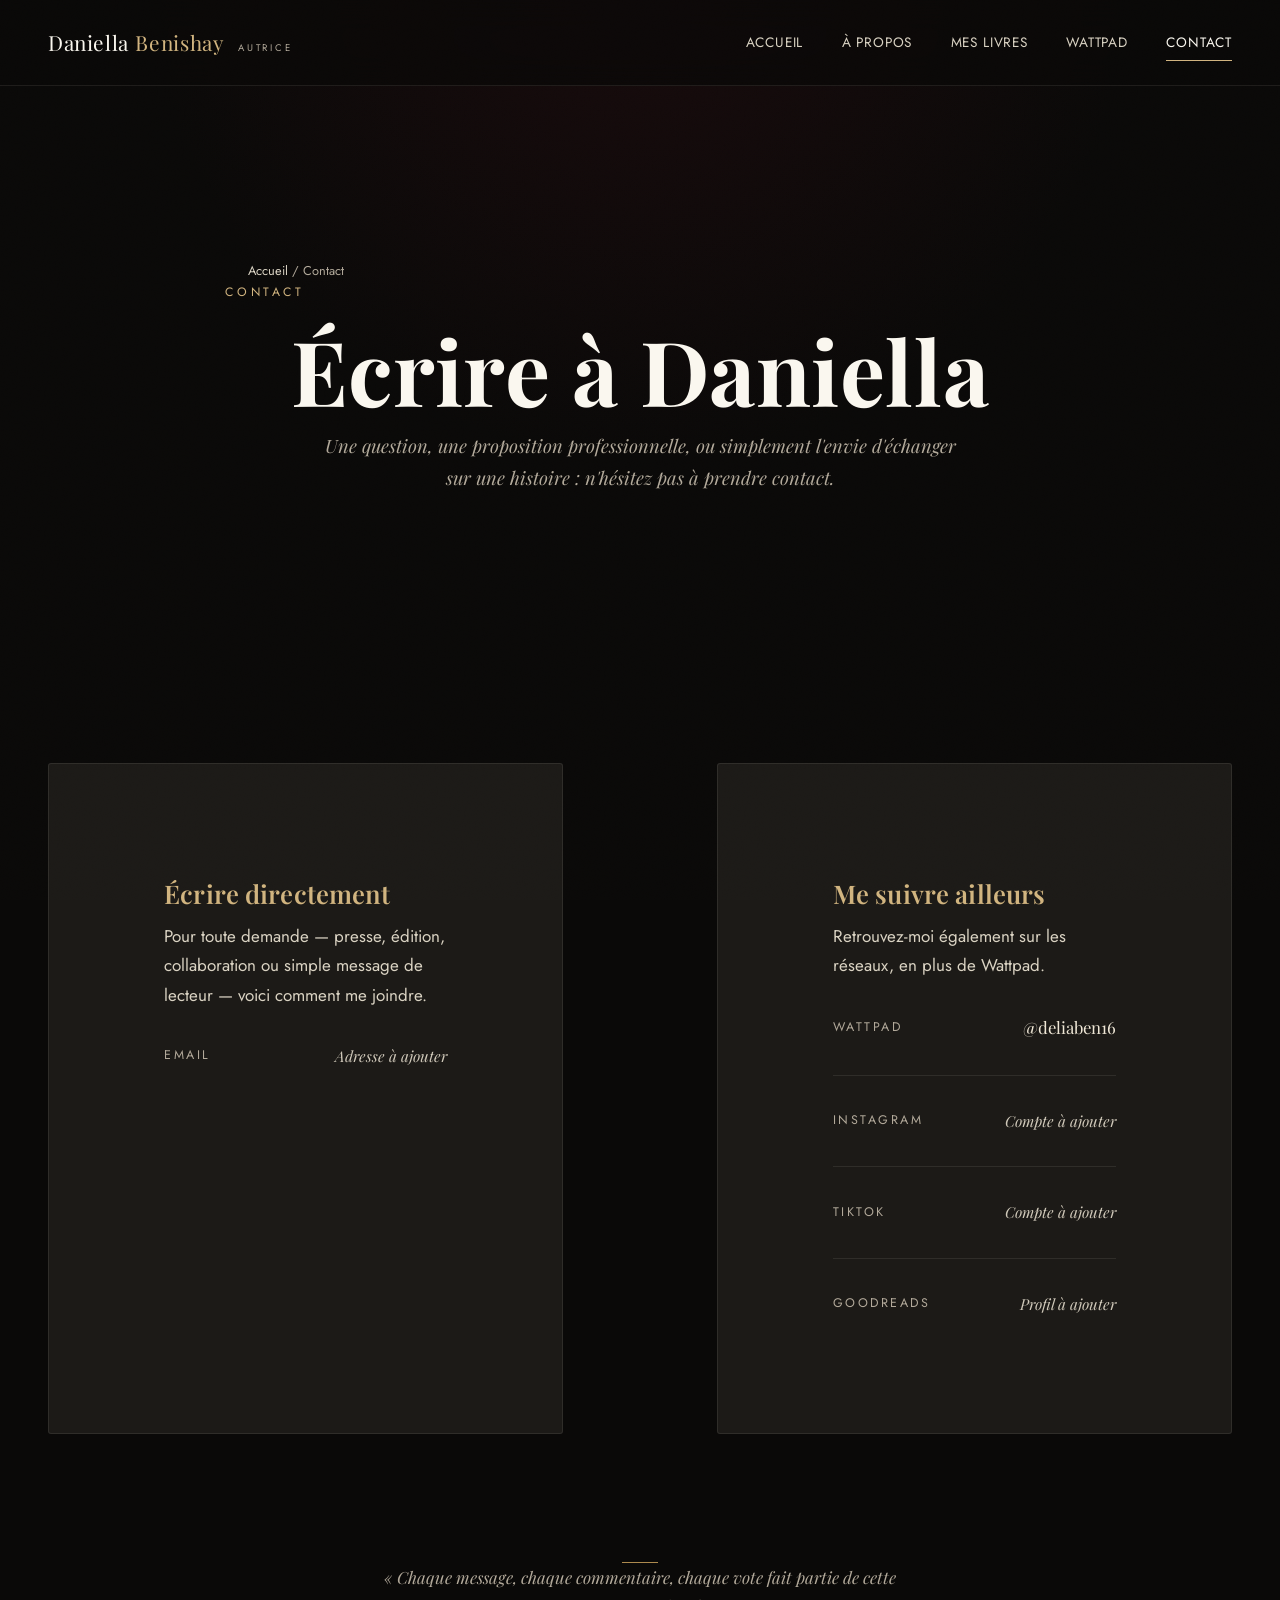
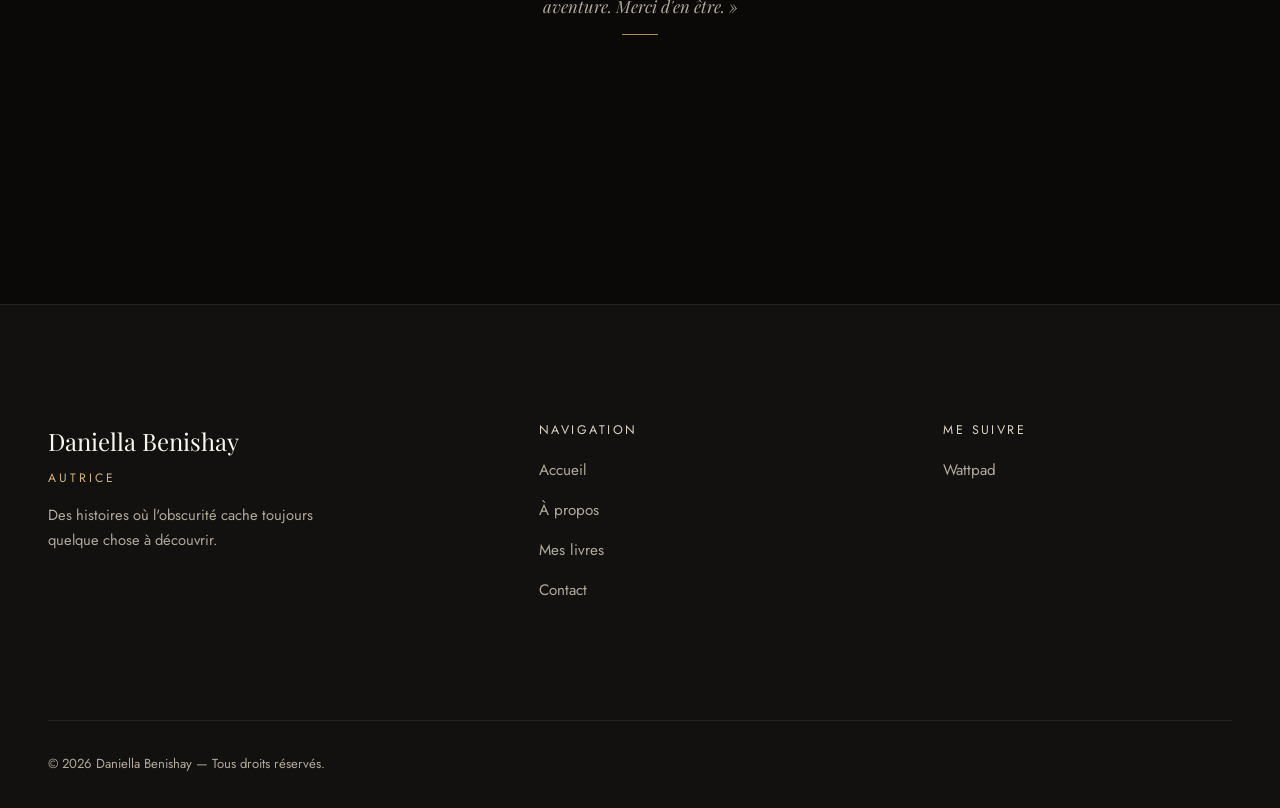
==== contact.html @ 02edfd50 "Initial author website" ====
<!DOCTYPE html>
<html lang="fr">
<head>
  <meta charset="UTF-8" />
  <meta name="viewport" content="width=device-width, initial-scale=1.0" />
  <title>Contact — Daniella Benishay</title>
  <meta name="description" content="Écrire à Daniella Benishay, autrice, pour toute question ou proposition professionnelle." />
  <meta name="author" content="Daniella Benishay" />

  <meta property="og:type" content="website" />
  <meta property="og:title" content="Contact — Daniella Benishay" />
  <meta property="og:description" content="Une question, une proposition ? Écrivez à Daniella." />
  <meta property="og:image" content="images/author/daniella.jpg" />
  <meta property="og:locale" content="fr_FR" />

  <link rel="icon" type="image/svg+xml" href="favicon.svg" />
  <link rel="preconnect" href="https://fonts.googleapis.com" />
  <link rel="preconnect" href="https://fonts.gstatic.com" crossorigin />
  <link href="https://fonts.googleapis.com/css2?family=Playfair+Display:ital,wght@0,500;0,600;0,700;0,800;1,500;1,600&amp;family=Jost:wght@300;400;500;600&amp;display=swap" rel="stylesheet" />
  <link rel="stylesheet" href="css/style.css" />
</head>
<body>
  <div class="transition-page" aria-hidden="true"><span class="transition-page__marque">D. B.</span></div>

  <a class="lien-evite" href="#contenu-principal">Aller au contenu principal</a>

  <header class="entete">
    <nav class="nav" aria-label="Navigation principale">
      <a href="index.html" class="nav__logo">Daniella <span>Benishay</span><em>Autrice</em></a>

      <div class="nav__liens nav__liens--mobile" id="menu-navigation">
        <ul class="nav__liste">
          <li><a href="index.html">Accueil</a></li>
          <li><a href="about.html">À propos</a></li>
          <li><a href="books.html">Mes livres</a></li>
          <li><a href="https://www.wattpad.com/user/deliaben16?utm_source=android&amp;utm_medium=link&amp;utm_campaign=invitefriends" target="_blank" rel="noopener noreferrer">Wattpad</a></li>
          <li><a href="contact.html" aria-current="page">Contact</a></li>
        </ul>
      </div>

      <button class="nav__hamburger" aria-expanded="false" aria-controls="menu-navigation" aria-label="Ouvrir le menu de navigation">
        <span></span><span></span><span></span>
      </button>
    </nav>
  </header>

  <div class="voile-menu"></div>

  <main id="contenu-principal">
    <section class="page-entete">
      <div class="container">
        <p class="fil-ariane"><a href="index.html">Accueil</a> / Contact</p>
        <p class="kicker kicker--centre">Contact</p>
        <h1>Écrire à Daniella</h1>
        <p class="page-entete__sous-titre">Une question, une proposition professionnelle, ou simplement l'envie d'échanger sur une histoire : n'hésitez pas à prendre contact.</p>
      </div>
    </section>

    <section>
      <div class="container">
        <div class="contact-grille">
          <div class="contact-bloc au-scroll">
            <h3>Écrire directement</h3>
            <p>Pour toute demande — presse, édition, collaboration ou simple message de lecteur — voici comment me joindre.</p>
            <div class="contact-liste">
              <div class="contact-item">
                <span class="contact-item__label">Email</span>
                <span class="contact-item__valeur placeholder-texte">Adresse à ajouter</span>
              </div>
            </div>
          </div>

          <div class="contact-bloc au-scroll" style="--retard:0.1s">
            <h3>Me suivre ailleurs</h3>
            <p>Retrouvez-moi également sur les réseaux, en plus de Wattpad.</p>
            <div class="contact-liste">
              <div class="contact-item">
                <span class="contact-item__label">Wattpad</span>
                <a href="https://www.wattpad.com/user/deliaben16?utm_source=android&amp;utm_medium=link&amp;utm_campaign=invitefriends" class="contact-item__valeur" target="_blank" rel="noopener noreferrer">@deliaben16</a>
              </div>
              <div class="contact-item">
                <span class="contact-item__label">Instagram</span>
                <span class="contact-item__valeur placeholder-texte">Compte à ajouter</span>
              </div>
              <div class="contact-item">
                <span class="contact-item__label">TikTok</span>
                <span class="contact-item__valeur placeholder-texte">Compte à ajouter</span>
              </div>
              <div class="contact-item">
                <span class="contact-item__label">Goodreads</span>
                <span class="contact-item__valeur placeholder-texte">Profil à ajouter</span>
              </div>
            </div>
          </div>
        </div>

        <p class="citation-decorative au-scroll mt-lg">« Chaque message, chaque commentaire, chaque vote fait partie de cette aventure. Merci d'en être. »</p>
      </div>
    </section>
  </main>

  <footer class="pied-de-page">
    <div class="container">
      <div class="pied-de-page__grille">
        <div>
          <p class="pied-de-page__marque">Daniella Benishay</p>
          <span class="pied-de-page__role">Autrice</span>
          <p class="pied-de-page__desc">Des histoires où l'obscurité cache toujours quelque chose à découvrir.</p>
        </div>
        <div>
          <p class="pied-de-page__titre-colonne">Navigation</p>
          <ul class="pied-de-page__liens">
            <li><a href="index.html">Accueil</a></li>
            <li><a href="about.html">À propos</a></li>
            <li><a href="books.html">Mes livres</a></li>
            <li><a href="contact.html">Contact</a></li>
          </ul>
        </div>
        <div>
          <p class="pied-de-page__titre-colonne">Me suivre</p>
          <ul class="pied-de-page__liens">
            <li><a href="https://www.wattpad.com/user/deliaben16?utm_source=android&amp;utm_medium=link&amp;utm_campaign=invitefriends" target="_blank" rel="noopener noreferrer">Wattpad</a></li>
          </ul>
        </div>
      </div>
      <div class="pied-de-page__bas">
        <p>© <span data-annee-courante>2026</span> Daniella Benishay — Tous droits réservés.</p>
      </div>
    </div>
  </footer>

  <button class="retour-haut" aria-label="Revenir en haut de la page">↑</button>
  <div class="curseur-point" aria-hidden="true"></div>
  <div class="curseur-anneau" aria-hidden="true"></div>

  <script src="js/script.js"></script>
</body>
</html>
---- css/style.css ----
/* ==========================================================================
   Daniella Benishay — Site officiel d'autrice
   style.css — HTML5 / CSS3 vanilla uniquement, aucune dépendance externe
   ========================================================================== */

/* ---------- 1. Design tokens ---------- */
:root {
  /* Palette */
  --noir: #0a0908;
  --noir-2: #121110;
  --charbon: #1c1a17;
  --charbon-2: #272420;
  --ivoire: #efe7d6;
  --creme: #f4eee0;
  --blanc-casse: #faf7ef;
  --bordeaux: #5c1220;
  --bordeaux-vif: #7f1d2d;
  --or: #ad8a4e;
  --or-clair: #d1b47f;
  --gris-texte: #b2a99a;
  --gris-clair: #dad3c3;
  --ligne: rgba(239, 231, 214, 0.09);
  --ligne-vive: rgba(209, 180, 127, 0.35);

  /* Typographie */
  --f-display: "Playfair Display", "Iowan Old Style", "Palatino Linotype", Palatino, Georgia, "Times New Roman", serif;
  --f-texte: "Jost", "Segoe UI", "Helvetica Neue", Helvetica, Arial, sans-serif;

  /* Durées & easing — toujours utilisées seules, jamais combinées à une
     durée explicite supplémentaire dans un raccourci (source d'un bug
     déjà rencontré : deux valeurs temporelles rendent la propriété
     invalide et donc ignorée par le navigateur). */
  --ease: cubic-bezier(0.22, 1, 0.36, 1);
  --ease-out: cubic-bezier(0.16, 1, 0.3, 1);
  --dur-instant: 0.15s;
  --dur-fast: 0.25s;
  --dur-med: 0.45s;
  --dur-slow: 0.8s;
  --dur-hero: 1.1s;

  /* Espacement */
  --sp-3xs: 0.4rem;
  --sp-2xs: 0.8rem;
  --sp-xs: 1.25rem;
  --sp-sm: 2rem;
  --sp-md: clamp(2.75rem, 5vw, 4.5rem);
  --sp-lg: clamp(4.5rem, 9vw, 8rem);
  --sp-xl: clamp(6rem, 12vw, 10.5rem);

  --nav-h: 86px;
  --container: 1280px;
  --container-narrow: 760px;

  --shadow-card: 0 30px 70px -18px rgba(0, 0, 0, 0.6);
  --shadow-soft: 0 14px 36px -10px rgba(0, 0, 0, 0.4);
  --shadow-glow: 0 0 50px rgba(173, 138, 78, 0.12);

  --cursor-scale: 1;
}

/* ---------- 2. Reset & fondations ---------- */
*,
*::before,
*::after {
  box-sizing: border-box;
  margin: 0;
  padding: 0;
}

html {
  scroll-behavior: smooth;
  scroll-padding-top: 110px;
  -webkit-text-size-adjust: 100%;
}

body {
  background-color: var(--noir);
  color: var(--gris-clair);
  font-family: var(--f-texte);
  font-size: 17px;
  line-height: 1.75;
  overflow-x: hidden;
  -webkit-font-smoothing: antialiased;
  -moz-osx-font-smoothing: grayscale;
}

body.js-pret {
  animation: fondu-page var(--dur-slow) var(--ease-out) both;
}

@keyframes fondu-page {
  from { opacity: 0; }
  to { opacity: 1; }
}

img {
  max-width: 100%;
  display: block;
}

[hidden] {
  display: none !important;
}

a {
  color: inherit;
  text-decoration: none;
}

ul { list-style: none; }

button {
  font-family: inherit;
  cursor: pointer;
  background: none;
  border: none;
  color: inherit;
}

input, textarea { font-family: inherit; }

h1, h2, h3, h4 {
  font-family: var(--f-display);
  font-weight: 600;
  color: var(--blanc-casse);
  line-height: 1.15;
  letter-spacing: 0.005em;
}

h1 { font-size: clamp(2.8rem, 7vw, 5.6rem); font-weight: 700; line-height: 1.05; }
h2 { font-size: clamp(2rem, 3.6vw, 3rem); line-height: 1.15; }
h3 { font-size: clamp(1.3rem, 2vw, 1.65rem); }

p { max-width: 62ch; }

.container {
  width: 100%;
  max-width: var(--container);
  margin: 0 auto;
  padding: 0 clamp(1.25rem, 4vw, 3rem);
}

.container--narrow { max-width: var(--container-narrow); }

section { padding: var(--sp-xl) 0; position: relative; }

a:focus-visible,
button:focus-visible,
input:focus-visible,
textarea:focus-visible {
  outline: 2px solid var(--or-clair);
  outline-offset: 4px;
  border-radius: 2px;
}

::selection { background: var(--bordeaux); color: var(--blanc-casse); }

.lien-evite {
  position: fixed;
  left: -999px;
  top: 0;
  width: 1px;
  height: 1px;
  overflow: hidden;
  z-index: 4000;
}
.lien-evite:focus {
  left: var(--sp-xs);
  top: var(--sp-xs);
  width: auto;
  height: auto;
  background: var(--or-clair);
  color: var(--noir);
  padding: 0.7rem 1.2rem;
  border-radius: 4px;
  font-family: var(--f-texte);
  font-weight: 500;
}

/* Grain discret sur toute la page */
body::before {
  content: "";
  position: fixed;
  inset: 0;
  pointer-events: none;
  z-index: 2500;
  opacity: 0.035;
  mix-blend-mode: overlay;
  background-image: url("data:image/svg+xml,%3Csvg xmlns='http://www.w3.org/2000/svg' width='140' height='140'%3E%3Cfilter id='n'%3E%3CfeTurbulence type='fractalNoise' baseFrequency='0.85' numOctaves='2' stitchTiles='stitch'/%3E%3C/filter%3E%3Crect width='100%25' height='100%25' filter='url(%23n)'/%3E%3C/svg%3E");
}

@media (prefers-reduced-motion: reduce) {
  html { scroll-behavior: auto; }
  *, *::before, *::after {
    animation-duration: 0.001ms !important;
    animation-iteration-count: 1 !important;
    transition-duration: 0.001ms !important;
    scroll-behavior: auto !important;
  }
  body.js-pret { animation: none; opacity: 1; }
}

/* ---------- 3. Curseur personnalisé (desktop à pointeur précis uniquement) ----------
   Le curseur est composé d'un point central et d'un anneau, tous deux en
   mix-blend-mode: difference. Ce mode "inverse" optiquement la couleur du
   curseur par rapport à ce qu'il survole : blanc sur fond noir, noir sur
   fond clair, teinte contrastée sur une couleur intermédiaire (bordeaux,
   or...) ou sur une image de couverture. Résultat : le curseur reste
   identifiable sur absolument tous les arrière-plans du site, présents et
   futurs, sans avoir à prévoir chaque cas à l'avance. Ce n'est activé
   qu'avec un curseur personnalisé réellement fonctionnel (voir js/script.js,
   section 12) : sans lui, `cursor: none` ne s'applique jamais et le
   curseur natif du système reste affiché normalement. */
html.curseur-actif, html.curseur-actif * { cursor: none !important; }

.curseur-point,
.curseur-anneau {
  position: fixed;
  top: 0;
  left: 0;
  pointer-events: none;
  z-index: 3000;
  border-radius: 50%;
  transform: translate(-50%, -50%);
  will-change: transform;
  mix-blend-mode: difference;
}

.curseur-point {
  width: 9px;
  height: 9px;
  background: #fff;
  opacity: 0;
  transition: opacity var(--dur-fast) var(--ease), width var(--dur-instant) var(--ease-out), height var(--dur-instant) var(--ease-out);
}

.curseur-anneau {
  width: 38px;
  height: 38px;
  border: 1.5px solid #fff;
  background: transparent;
  opacity: 0;
  transition: opacity var(--dur-fast) var(--ease), width var(--dur-med) var(--ease), height var(--dur-med) var(--ease), background var(--dur-med) var(--ease), transform var(--dur-instant) var(--ease-out);
}

html.curseur-visible .curseur-point,
html.curseur-visible .curseur-anneau {
  opacity: 1;
}

/* Survol d'un élément interactif (lien, bouton, couverture de livre...) :
   le point se resserre légèrement et l'anneau s'élargit avec un léger
   remplissage, pour signaler discrètement que l'élément est cliquable. */
html.curseur-survol .curseur-point {
  width: 5px;
  height: 5px;
}

html.curseur-survol .curseur-anneau {
  width: 56px;
  height: 56px;
  background: rgba(255, 255, 255, 0.18);
}

/* Clic actif : resserrement bref pour un léger retour tactile. */
html.curseur-clic .curseur-anneau {
  width: 30px;
  height: 30px;
}

@media (hover: none), (pointer: coarse) {
  .curseur-point, .curseur-anneau { display: none; }
  html.curseur-actif, html.curseur-actif * { cursor: auto !important; }
}

/* ---------- 4. Transition de page ---------- */
.transition-page {
  position: fixed;
  inset: 0;
  z-index: 5000;
  background: var(--noir);
  pointer-events: none;
  opacity: 1;
  display: flex;
  align-items: center;
  justify-content: center;
  /* Se referme automatiquement en CSS pur : la page reste utilisable même
     si JavaScript est bloqué ou tarde à s'exécuter (aucune dépendance au
     script pour révéler le contenu). */
  animation: tp-entree var(--dur-slow) var(--ease) 0.05s forwards;
}

.transition-page__marque {
  font-family: var(--f-display);
  font-style: italic;
  font-size: 1.3rem;
  color: var(--or-clair);
  opacity: 0;
  transform: translateY(8px);
  animation: tp-texte var(--dur-med) var(--ease) 0.15s forwards;
}

.transition-page.sortie {
  animation: tp-sortie var(--dur-med) var(--ease) forwards;
}
.transition-page.sortie .transition-page__marque { animation: none; opacity: 1; transform: none; }

@keyframes tp-entree {
  from { opacity: 1; }
  to { opacity: 0; visibility: hidden; }
}
@keyframes tp-sortie {
  from { opacity: 0; }
  to { opacity: 1; }
}
@keyframes tp-texte {
  from { opacity: 0; transform: translateY(8px); }
  to { opacity: 1; transform: translateY(0); }
}

@media (prefers-reduced-motion: reduce) {
  .transition-page { display: none !important; }
}

/* ---------- 5. Boutons ---------- */
.btn {
  display: inline-flex;
  align-items: center;
  justify-content: center;
  gap: 0.65rem;
  padding: 1rem 2.15rem;
  font-family: var(--f-texte);
  font-size: 0.86rem;
  font-weight: 500;
  letter-spacing: 0.1em;
  text-transform: uppercase;
  border-radius: 2px;
  border: 1px solid transparent;
  position: relative;
  overflow: hidden;
  transition: transform var(--dur-fast) var(--ease), box-shadow var(--dur-fast) var(--ease), background var(--dur-fast) var(--ease), color var(--dur-fast) var(--ease), border-color var(--dur-fast) var(--ease);
  white-space: nowrap;
}

.btn--primaire { background: var(--bordeaux); color: var(--blanc-casse); border-color: var(--bordeaux); }
.btn--primaire:hover, .btn--primaire:focus-visible {
  background: var(--bordeaux-vif); border-color: var(--bordeaux-vif);
  transform: translateY(-2px); box-shadow: var(--shadow-soft);
}

.btn--secondaire { background: transparent; color: var(--ivoire); border-color: rgba(239, 231, 214, 0.3); }
.btn--secondaire:hover, .btn--secondaire:focus-visible {
  border-color: var(--or-clair); color: var(--or-clair); transform: translateY(-2px);
}

.btn--or { background: transparent; color: var(--or-clair); border-color: var(--or); }
.btn--or:hover, .btn--or:focus-visible { background: var(--or); color: var(--noir); transform: translateY(-2px); }

.btn--petit { padding: 0.72rem 1.4rem; font-size: 0.78rem; }

.btn[disabled], .btn--indisponible { opacity: 0.4; cursor: not-allowed; pointer-events: none; }

.btn__fleche { transition: transform var(--dur-fast) var(--ease); }
.btn:hover .btn__fleche { transform: translateX(4px); }

.groupe-boutons { display: flex; flex-wrap: wrap; gap: 1.1rem; align-items: center; }

.note-indisponible {
  display: inline-flex; align-items: center; gap: 0.55rem;
  font-size: 0.82rem; letter-spacing: 0.05em; text-transform: uppercase;
  color: var(--gris-texte); font-style: italic;
}
.note-indisponible::before {
  content: ""; width: 6px; height: 6px; border-radius: 50%; background: var(--or); display: inline-block;
}

/* ---------- 6. Navigation ---------- */
.entete {
  position: fixed; top: 0; left: 0; right: 0; z-index: 1000;
  height: var(--nav-h); display: flex; align-items: center;
  background: transparent;
  border-bottom: 1px solid transparent;
  transition: background var(--dur-med) var(--ease), border-color var(--dur-med) var(--ease), backdrop-filter var(--dur-med) var(--ease);
}

.entete.entete--scrolled {
  background: rgba(10, 9, 8, 0.82);
  backdrop-filter: blur(16px) saturate(120%);
  -webkit-backdrop-filter: blur(16px) saturate(120%);
  border-bottom-color: var(--ligne);
}

body:not(.page-accueil) .entete {
  background: rgba(10, 9, 8, 0.82);
  backdrop-filter: blur(16px) saturate(120%);
  -webkit-backdrop-filter: blur(16px) saturate(120%);
  border-bottom-color: var(--ligne);
}

.nav {
  width: 100%; max-width: var(--container); margin: 0 auto;
  padding: 0 clamp(1.25rem, 4vw, 3rem);
  display: flex; align-items: center; justify-content: space-between;
}

.nav__logo {
  font-family: var(--f-display); font-size: 1.3rem; letter-spacing: 0.03em; color: var(--blanc-casse);
  white-space: nowrap; display: flex; align-items: baseline; gap: 0.4rem;
}
.nav__logo span { color: var(--or-clair); }
.nav__logo em {
  font-style: normal; font-size: 0.6rem; letter-spacing: 0.3em; color: var(--gris-texte);
  text-transform: uppercase; margin-left: 0.5rem; font-family: var(--f-texte);
}

.nav__liens { display: flex; align-items: center; gap: clamp(1.6rem, 3vw, 2.6rem); }

.nav__liste { display: flex; gap: clamp(1.6rem, 3vw, 2.6rem); }

.nav__liste a {
  position: relative; font-size: 0.85rem; letter-spacing: 0.06em; text-transform: uppercase;
  color: var(--gris-clair); padding: 0.4rem 0; transition: color var(--dur-fast) var(--ease);
}
.nav__liste a::after {
  content: ""; position: absolute; left: 0; bottom: -2px; width: 0; height: 1px; background: var(--or-clair);
  transition: width var(--dur-med) var(--ease);
}
.nav__liste a:hover, .nav__liste a:focus-visible, .nav__liste a[aria-current="page"] { color: var(--blanc-casse); }
.nav__liste a:hover::after, .nav__liste a:focus-visible::after, .nav__liste a[aria-current="page"]::after { width: 100%; }

.nav__hamburger {
  display: none; flex-direction: column; justify-content: center; align-items: center; gap: 5px;
  width: 44px; height: 44px; z-index: 1100;
}
.nav__hamburger span {
  display: block; width: 24px; height: 1px; background: var(--ivoire);
  transition: transform var(--dur-med) var(--ease), opacity var(--dur-fast) var(--ease);
}
.nav__hamburger[aria-expanded="true"] span:nth-child(1) { transform: translateY(6px) rotate(45deg); }
.nav__hamburger[aria-expanded="true"] span:nth-child(2) { opacity: 0; }
.nav__hamburger[aria-expanded="true"] span:nth-child(3) { transform: translateY(-6px) rotate(-45deg); }

/* ---------- 7. Barre de progression de lecture ---------- */
.barre-lecture {
  position: fixed; top: 0; left: 0; height: 2px; width: 0%;
  background: linear-gradient(90deg, var(--bordeaux-vif), var(--or-clair));
  z-index: 1001; transition: width var(--dur-instant) linear;
}

/* ---------- 8. Hero éditorial (homepage) ---------- */
.hero {
  min-height: 100vh; position: relative; display: flex; align-items: center;
  padding-top: var(--nav-h); overflow: hidden; background: var(--noir);
  isolation: isolate;
}

.hero__fond {
  position: absolute; inset: 0; z-index: -3;
  background:
    radial-gradient(ellipse 60% 50% at 78% 30%, rgba(92, 18, 32, 0.28), transparent 60%),
    radial-gradient(ellipse 50% 40% at 15% 75%, rgba(173, 138, 78, 0.09), transparent 55%),
    linear-gradient(160deg, var(--noir) 0%, var(--noir-2) 55%, var(--charbon) 100%);
}

.hero__spot {
  position: absolute; inset: 0; z-index: -2; pointer-events: none;
  background: radial-gradient(420px circle at var(--sx, 50%) var(--sy, 35%), rgba(209, 180, 127, 0.10), transparent 65%);
  opacity: 0; transition: opacity var(--dur-med) var(--ease);
}
html.curseur-actif .hero__spot { opacity: 1; }

.hero__motif {
  position: absolute; inset: 0; z-index: -1; opacity: 0.5; pointer-events: none;
}
.hero__motif span {
  position: absolute; top: 0; bottom: 0; width: 1px;
  background: linear-gradient(180deg, transparent, rgba(173, 138, 78, 0.22), transparent);
}
.hero__motif span:nth-child(1) { left: 10%; }
.hero__motif span:nth-child(2) { left: 50%; }
.hero__motif span:nth-child(3) { left: 90%; }

.hero__mot-fantome {
  position: absolute; right: -3%; top: 50%; transform: translateY(-50%);
  font-family: var(--f-display); font-weight: 700; font-style: italic;
  font-size: clamp(9rem, 24vw, 22rem); line-height: 1;
  color: transparent; -webkit-text-stroke: 1px rgba(239, 231, 214, 0.06);
  letter-spacing: -0.02em; z-index: -1; pointer-events: none; user-select: none;
  white-space: nowrap;
}

.hero__grille {
  display: grid; grid-template-columns: 1.15fr 0.85fr; gap: clamp(2rem, 6vw, 5rem);
  align-items: center; width: 100%;
}

.hero__kicker {
  display: flex; align-items: center; gap: 0.9rem;
  font-size: 0.78rem; letter-spacing: 0.35em; text-transform: uppercase; color: var(--or-clair);
  margin-bottom: var(--sp-sm);
  opacity: 0; animation: apparition var(--dur-hero) var(--ease) 0.1s forwards;
}
.hero__kicker::before { content: ""; width: 34px; height: 1px; background: var(--or); display: inline-block; }

.hero__titre {
  opacity: 0; animation: apparition var(--dur-hero) var(--ease) 0.25s forwards;
}
.hero__titre .ligne { display: block; }
.hero__titre em {
  font-style: italic; color: var(--or-clair); font-weight: 500;
}

.hero__role {
  margin-top: var(--sp-2xs); font-family: var(--f-texte); font-size: 1rem; letter-spacing: 0.3em;
  text-transform: uppercase; color: var(--gris-texte);
  opacity: 0; animation: apparition var(--dur-hero) var(--ease) 0.4s forwards;
}

.hero__accroche {
  margin: var(--sp-md) 0 0; font-family: var(--f-display); font-style: italic;
  font-size: clamp(1.1rem, 2vw, 1.5rem); color: var(--gris-clair); max-width: 34ch;
  opacity: 0; animation: apparition var(--dur-hero) var(--ease) 0.55s forwards;
}

.hero__boutons {
  margin-top: var(--sp-lg);
  opacity: 0; animation: apparition var(--dur-hero) var(--ease) 0.75s forwards;
}

@keyframes apparition {
  from { opacity: 0; transform: translateY(22px); }
  to { opacity: 1; transform: translateY(0); }
}
@media (prefers-reduced-motion: reduce) {
  .hero__kicker, .hero__titre, .hero__role, .hero__accroche, .hero__boutons { animation: none; opacity: 1; }
}

/* Composition de couvertures en éventail */
.hero__vitrine {
  position: relative; height: clamp(340px, 46vw, 520px);
  opacity: 0; animation: apparition var(--dur-hero) var(--ease) 0.5s forwards;
}
@media (prefers-reduced-motion: reduce) { .hero__vitrine { animation: none; opacity: 1; } }

.hero__carte-livre {
  position: absolute; top: 50%; left: 50%; width: clamp(160px, 15vw, 220px);
  aspect-ratio: 2 / 3; border-radius: 3px; overflow: hidden; box-shadow: var(--shadow-card);
  border: 1px solid rgba(239, 231, 214, 0.1);
  transition: transform var(--dur-slow) var(--ease), box-shadow var(--dur-slow) var(--ease);
}
.hero__carte-livre img { width: 100%; height: 100%; object-fit: cover; }

.hero__carte-livre--1 { transform: translate(-72%, -58%) rotate(-9deg); z-index: 1; }
.hero__carte-livre--2 { transform: translate(-30%, -46%) rotate(6deg); z-index: 2; }

.hero:hover .hero__carte-livre--1 { transform: translate(-78%, -60%) rotate(-12deg); }
.hero:hover .hero__carte-livre--2 { transform: translate(-24%, -50%) rotate(9deg); }

.hero__scroll {
  position: absolute; bottom: var(--sp-md); left: 50%; transform: translateX(-50%);
  display: flex; flex-direction: column; align-items: center; gap: 0.6rem;
  font-size: 0.7rem; letter-spacing: 0.28em; text-transform: uppercase; color: var(--gris-texte);
}
.hero__scroll::after {
  content: ""; width: 1px; height: 48px; background: linear-gradient(180deg, var(--or), transparent);
  animation: descendre 2.4s ease-in-out infinite;
}
@keyframes descendre {
  0% { transform: scaleY(0.25); transform-origin: top; opacity: 0.35; }
  50% { transform: scaleY(1); transform-origin: top; opacity: 1; }
  100% { transform: scaleY(0.25); transform-origin: bottom; opacity: 0.35; }
}
@media (prefers-reduced-motion: reduce) { .hero__scroll::after { animation: none; } }

/* ---------- 9. En-têtes de section ---------- */
.kicker {
  display: flex; align-items: center; gap: 0.9rem;
  font-size: 0.76rem; letter-spacing: 0.3em; text-transform: uppercase; color: var(--or-clair);
  margin-bottom: var(--sp-xs);
}
.kicker::before { content: ""; width: 30px; height: 1px; background: var(--or); display: inline-block; }
.kicker__num { font-family: var(--f-display); font-style: italic; color: var(--gris-texte); }
.kicker--centre { justify-content: center; }
.kicker--centre::before { display: none; }

.entete-section { max-width: 640px; }
.entete-section--centre { text-align: center; margin: 0 auto var(--sp-lg); }
.entete-section--centre .kicker { justify-content: center; }
.entete-section--centre .kicker::before { display: none; }
.entete-section p { margin-top: var(--sp-xs); color: var(--gris-texte); }
.entete-section--centre p { margin-left: auto; margin-right: auto; }

/* ---------- 10. Mon univers ---------- */
.univers { background: var(--charbon); border-top: 1px solid var(--ligne); border-bottom: 1px solid var(--ligne); }

.univers__haut {
  display: grid; grid-template-columns: 1fr 1fr; gap: var(--sp-xl); align-items: end;
  margin-bottom: var(--sp-lg);
}

.univers__intro { color: var(--gris-texte); }

.univers__citation {
  font-family: var(--f-display); font-style: italic; font-size: clamp(1.2rem, 2vw, 1.6rem);
  color: var(--ivoire); border-left: 1px solid var(--bordeaux-vif); padding-left: var(--sp-sm);
}

.univers__grille { display: grid; grid-template-columns: repeat(4, 1fr); gap: 1px; background: var(--ligne); border: 1px solid var(--ligne); }

.univers__carte {
  background: var(--charbon); padding: var(--sp-sm) var(--sp-xs);
  transition: background var(--dur-med) var(--ease), transform var(--dur-med) var(--ease);
}
.univers__carte:hover { background: var(--charbon-2); transform: translateY(-4px); }

.univers__num {
  font-family: var(--f-display); font-style: italic; font-size: 1.3rem; color: var(--or); display: block; margin-bottom: var(--sp-xs);
}
.univers__carte h3 { margin-bottom: 0.6rem; font-size: 1.15rem; }
.univers__carte p { color: var(--gris-texte); font-size: 0.94rem; max-width: 100%; }

/* ---------- 11. Cartes livres ---------- */
.livres { background: var(--noir); }

.grille-livres { display: grid; grid-template-columns: repeat(2, 1fr); gap: clamp(1.5rem, 4vw, 3rem); }

.carte-livre {
  display: flex; flex-direction: column; position: relative;
}

.carte-livre__couverture {
  position: relative; aspect-ratio: 2 / 3; overflow: hidden; border-radius: 3px;
  background: var(--charbon-2); box-shadow: var(--shadow-soft);
  border: 1px solid rgba(239, 231, 214, 0.08);
  transform: perspective(900px) rotateX(0deg) rotateY(0deg) translateZ(0);
  transition: transform var(--dur-med) var(--ease), box-shadow var(--dur-med) var(--ease);
  transform-style: preserve-3d;
}
.carte-livre__couverture img {
  width: 100%; height: 100%; object-fit: cover; object-position: center;
  transition: transform var(--dur-slow) var(--ease);
}
.carte-livre:hover .carte-livre__couverture,
.carte-livre:focus-within .carte-livre__couverture {
  box-shadow: var(--shadow-card);
}
.carte-livre:hover .carte-livre__couverture img,
.carte-livre:focus-within .carte-livre__couverture img {
  transform: scale(1.05);
}

.carte-livre__brillance {
  position: absolute; inset: 0; pointer-events: none;
  background: linear-gradient(115deg, rgba(255,255,255,0.12) 0%, transparent 30%);
  opacity: 0; transition: opacity var(--dur-med) var(--ease);
}
.carte-livre:hover .carte-livre__brillance { opacity: 1; }

.carte-livre__corps { padding-top: var(--sp-sm); display: flex; flex-direction: column; gap: 0.7rem; }

.carte-livre__genre { font-size: 0.74rem; letter-spacing: 0.2em; text-transform: uppercase; color: var(--or); }
.carte-livre__titre { font-size: clamp(1.35rem, 2vw, 1.7rem); }
.carte-livre__description {
  color: var(--gris-texte); font-size: 0.96rem; white-space: pre-line;
  display: -webkit-box; -webkit-line-clamp: 4; -webkit-box-orient: vertical; overflow: hidden;
}
.carte-livre__action { margin-top: 0.4rem; align-self: flex-start; }

/* Grande couverture (pages livres) */
.grande-couverture {
  aspect-ratio: 2 / 3; border-radius: 3px; overflow: hidden; box-shadow: var(--shadow-card);
  border: 1px solid rgba(239, 231, 214, 0.1); position: relative;
}
.grande-couverture img { width: 100%; height: 100%; object-fit: cover; object-position: center; }

/* ---------- 12. Aperçu à propos (accueil) ---------- */
.about-apercu { background: var(--charbon); }
.about-apercu__grille { display: grid; grid-template-columns: 0.85fr 1.15fr; gap: var(--sp-xl); align-items: center; }
.about-apercu__portrait-cadre { position: relative; }
.about-apercu__portrait { aspect-ratio: 4 / 5; border-radius: 3px; overflow: hidden; box-shadow: var(--shadow-card); }
.about-apercu__portrait img { width: 100%; height: 100%; object-fit: cover; }
.about-apercu__cadre-decor { position: absolute; top: 20px; left: -20px; right: 20px; bottom: -20px; border: 1px solid var(--or); border-radius: 3px; z-index: -1; }
.about-apercu__texte p + p { margin-top: var(--sp-2xs); }

/* ---------- 13. Wattpad CTA ---------- */
.wattpad-cta {
  text-align: center;
  background: radial-gradient(ellipse at 50% 0%, rgba(92, 18, 32, 0.2), transparent 60%), var(--noir);
  border-top: 1px solid var(--ligne);
}
.wattpad-cta__contenu { max-width: 640px; margin: 0 auto; }
.wattpad-cta__texte { margin: var(--sp-2xs) auto var(--sp-lg); color: var(--gris-texte); }
.wattpad-cta .groupe-boutons { justify-content: center; }
.wattpad-cta .kicker { justify-content: center; }
.wattpad-cta .kicker::before { display: none; }

/* ---------- 14. Footer ---------- */
.pied-de-page { background: var(--noir-2); border-top: 1px solid var(--ligne); padding: var(--sp-lg) 0 var(--sp-sm); }
.pied-de-page__grille { display: grid; grid-template-columns: 1.3fr 1fr 1fr; gap: var(--sp-lg); padding-bottom: var(--sp-lg); }
.pied-de-page__marque { font-family: var(--f-display); font-size: 1.5rem; color: var(--blanc-casse); }
.pied-de-page__role { display: block; font-size: 0.76rem; letter-spacing: 0.25em; text-transform: uppercase; color: var(--or-clair); margin-top: 0.4rem; }
.pied-de-page__desc { margin-top: var(--sp-2xs); color: var(--gris-texte); font-size: 0.92rem; max-width: 34ch; }
.pied-de-page__titre-colonne { font-size: 0.78rem; letter-spacing: 0.2em; text-transform: uppercase; color: var(--gris-clair); margin-bottom: var(--sp-2xs); }
.pied-de-page__liens li + li { margin-top: 0.65rem; }
.pied-de-page__liens a { color: var(--gris-texte); font-size: 0.95rem; transition: color var(--dur-fast) var(--ease); }
.pied-de-page__liens a:hover, .pied-de-page__liens a:focus-visible { color: var(--or-clair); }
.pied-de-page__bas {
  border-top: 1px solid var(--ligne); padding-top: var(--sp-sm);
  display: flex; justify-content: space-between; flex-wrap: wrap; gap: var(--sp-2xs);
  font-size: 0.82rem; color: var(--gris-texte);
}

/* ---------- 15. Retour en haut ---------- */
.retour-haut {
  position: fixed; right: var(--sp-sm); bottom: var(--sp-sm); width: 48px; height: 48px; border-radius: 50%;
  border: 1px solid rgba(239, 231, 214, 0.22); background: rgba(10, 9, 8, 0.75); backdrop-filter: blur(8px);
  color: var(--ivoire); display: flex; align-items: center; justify-content: center;
  opacity: 0; visibility: hidden; transform: translateY(12px);
  transition: opacity var(--dur-fast) var(--ease), transform var(--dur-fast) var(--ease), border-color var(--dur-fast) var(--ease);
  z-index: 900;
}
.retour-haut.visible { opacity: 1; visibility: visible; transform: translateY(0); }
.retour-haut:hover, .retour-haut:focus-visible { border-color: var(--or-clair); color: var(--or-clair); }

/* ---------- 16. Reveal au scroll (échelonné) ---------- */
.au-scroll {
  opacity: 0; transform: translateY(30px);
  transition: opacity var(--dur-slow) var(--ease), transform var(--dur-slow) var(--ease);
  transition-delay: var(--retard, 0s);
}
.au-scroll.visible { opacity: 1; transform: translateY(0); }
@media (prefers-reduced-motion: reduce) {
  .au-scroll { opacity: 1; transform: none; transition: none; }
}

/* ---------- 17. Séparateur qui se dessine ---------- */
.trait {
  width: 70px; height: 1px; background: var(--or); border: none;
  transform: scaleX(0); transform-origin: left; transition: transform var(--dur-slow) var(--ease) 0.15s;
}
.trait.visible { transform: scaleX(1); }
.trait--centre { transform-origin: center; margin: 0 auto; }

/* ---------- 18. Pages intérieures génériques ---------- */
.page-entete {
  padding-top: calc(var(--nav-h) + var(--sp-xl)); padding-bottom: var(--sp-lg); text-align: center;
  background: radial-gradient(ellipse at 50% -10%, rgba(92, 18, 32, 0.18), transparent 55%), var(--noir);
}
.page-entete__sous-titre {
  max-width: 640px; margin: var(--sp-2xs) auto 0; color: var(--gris-texte);
  font-family: var(--f-display); font-style: italic; font-size: 1.15rem;
}
.fil-ariane { font-size: 0.8rem; color: var(--gris-texte); margin-top: var(--sp-xs); }
.fil-ariane a { color: var(--gris-clair); border-bottom: 1px solid transparent; }
.fil-ariane a:hover, .fil-ariane a:focus-visible { border-color: var(--or); }

/* ---------- 19. Page About ---------- */
.about-hero { padding-top: calc(var(--nav-h) + var(--sp-lg)); background: var(--noir); }
.about-hero__grille { display: grid; grid-template-columns: 0.8fr 1.2fr; gap: var(--sp-xl); align-items: center; }
.about-hero__portrait-cadre { position: relative; }
.about-hero__portrait { aspect-ratio: 4 / 5; border-radius: 3px; overflow: hidden; box-shadow: var(--shadow-card); border: 1px solid rgba(239,231,214,0.1); }
.about-hero__portrait img { width: 100%; height: 100%; object-fit: cover; }
.about-hero__cadre-decor { position: absolute; top: 20px; left: -20px; right: 20px; bottom: -20px; border: 1px solid var(--or); border-radius: 3px; z-index: -1; }
.about-hero__accroche { font-family: var(--f-display); font-style: italic; color: var(--ivoire); font-size: 1.25rem; margin-bottom: var(--sp-sm); }
.about-hero__texte p + p { margin-top: var(--sp-2xs); }

.section-editoriale { background: var(--charbon); border-top: 1px solid var(--ligne); }
.section-editoriale__grille { display: grid; grid-template-columns: 1fr 1fr; gap: var(--sp-xl); }
.section-editoriale__bloc .kicker { margin-bottom: var(--sp-2xs); }
.section-editoriale__bloc p + p { margin-top: var(--sp-2xs); color: var(--gris-texte); }

/* ---------- 20. Pages livres individuels ---------- */
.livre-hero { padding-top: calc(var(--nav-h) + var(--sp-lg)); background: radial-gradient(ellipse at 20% 10%, rgba(92, 18, 32, 0.16), transparent 55%), var(--noir); }
.livre-hero__grille { display: grid; grid-template-columns: 0.7fr 1.3fr; gap: var(--sp-xl); align-items: start; }
.livre-hero__couverture-cadre { position: sticky; top: calc(var(--nav-h) + var(--sp-sm)); }

.livre-hero__genre { font-size: 0.8rem; letter-spacing: 0.25em; text-transform: uppercase; color: var(--or); margin-bottom: var(--sp-2xs); display: block; }
.livre-hero__resume { margin-top: var(--sp-sm); color: var(--gris-clair); font-size: 1.05rem; white-space: pre-line; }

.livre-hero__meta { margin-top: var(--sp-lg); display: flex; flex-wrap: wrap; gap: var(--sp-lg); }
.livre-hero__meta-item { display: flex; flex-direction: column; }
.livre-hero__meta-label { font-size: 0.72rem; letter-spacing: 0.2em; text-transform: uppercase; color: var(--gris-texte); margin-bottom: 0.3rem; }
.livre-hero__meta-valeur { font-family: var(--f-display); font-size: 1.05rem; color: var(--ivoire); display: flex; align-items: center; }

/* Statut de publication : petit repère visuel coloré, généré dynamiquement
   par js/script.js à partir du champ "status" de js/books.js. Un statut non
   reconnu reste affiché sans coloration particulière (voir statutClasse()). */
.statut-puce {
  display: inline-block; width: 0.5em; height: 0.5em; border-radius: 50%;
  margin-right: 0.55em; background: var(--gris-clair); flex-shrink: 0;
}
[data-statut="disponible"] .statut-puce { background: var(--or); }
[data-statut="en-cours"] .statut-puce { background: var(--or-clair); }
[data-statut="a-venir"] .statut-puce { background: var(--gris-texte); }
[data-statut="bientot-disponible"] .statut-puce { background: var(--gris-texte); }
[data-statut="termine"] .statut-puce { background: var(--or); }

.livre-hero__boutons { margin-top: var(--sp-lg); }

.livre-hero__citation {
  margin-top: var(--sp-md); font-family: var(--f-display); font-style: italic;
  font-size: clamp(1.1rem, 1.8vw, 1.35rem); color: var(--ivoire);
  border-left: 1px solid var(--bordeaux-vif); padding-left: var(--sp-sm);
}

.placeholder-texte { color: var(--or); font-style: italic; opacity: 0.85; }

.section-univers-livre { background: var(--charbon); border-top: 1px solid var(--ligne); border-bottom: 1px solid var(--ligne); }
.section-univers-livre__contenu { max-width: var(--container-narrow); margin: 0 auto; text-align: center; }

.extrait { background: var(--noir); text-align: center; }
.extrait blockquote {
  max-width: var(--container-narrow); margin: 0 auto; font-family: var(--f-display); font-style: italic;
  font-size: clamp(1.25rem, 2.4vw, 1.7rem); line-height: 1.7; color: var(--ivoire); position: relative; padding: 0 var(--sp-sm);
}
.extrait blockquote::before { content: "«"; display: block; font-size: 3.2rem; color: var(--bordeaux-vif); line-height: 1; margin-bottom: 0.4rem; }
.extrait blockquote::after { content: "»"; }

.autre-livre { background: var(--charbon); text-align: center; border-top: 1px solid var(--ligne); }

/* ---------- 21. Bibliothèque (books.html) ---------- */
.bibliotheque { background: var(--noir); }
.collection {
  display: flex; flex-direction: column; gap: var(--sp-xl);
}
.collection__item { display: grid; grid-template-columns: 0.55fr 1fr; gap: var(--sp-xl); align-items: center; }
.collection__item:nth-child(even) { direction: rtl; }
.collection__item:nth-child(even) > * { direction: ltr; }

.collection__index {
  font-family: var(--f-display); font-style: italic; font-size: clamp(4rem, 8vw, 7rem); line-height: 1;
  color: transparent; -webkit-text-stroke: 1.5px rgba(173, 138, 78, 0.4); position: absolute; top: -1.6rem; left: -0.5rem; z-index: -1;
}
.collection__couverture-cadre { position: relative; }
.collection__couverture { aspect-ratio: 2/3; max-width: 320px; margin: 0 auto; }

.collection__genre { font-size: 0.78rem; letter-spacing: 0.22em; text-transform: uppercase; color: var(--or); }
.collection__titre { margin-top: 0.5rem; }
.collection__description {
  margin-top: var(--sp-xs); color: var(--gris-texte); white-space: pre-line;
  display: -webkit-box; -webkit-line-clamp: 4; -webkit-box-orient: vertical; overflow: hidden;
}
.collection__boutons { margin-top: var(--sp-sm); }

.carte-a-venir {
  border: 1px dashed rgba(239, 231, 214, 0.22); border-radius: 4px; padding: var(--sp-lg) var(--sp-sm);
  text-align: center; max-width: 640px; margin: 0 auto;
}
.carte-a-venir h3 { color: var(--gris-clair); margin-bottom: var(--sp-2xs); }
.carte-a-venir p { color: var(--gris-texte); margin: 0 auto; }

/* ---------- 22. Page Contact ---------- */
.contact-grille { display: grid; grid-template-columns: 1fr 1fr; gap: var(--sp-xl); }
.contact-bloc { background: var(--charbon); border: 1px solid var(--ligne); border-radius: 3px; padding: var(--sp-lg); }
.contact-bloc h3 { color: var(--or-clair); margin-bottom: var(--sp-2xs); }
.contact-liste { display: flex; flex-direction: column; gap: var(--sp-sm); margin-top: var(--sp-sm); }
.contact-item { display: flex; justify-content: space-between; align-items: center; gap: var(--sp-2xs); padding-bottom: var(--sp-sm); border-bottom: 1px solid var(--ligne); }
.contact-item:last-child { border-bottom: none; padding-bottom: 0; }
.contact-item__label { font-size: 0.78rem; letter-spacing: 0.2em; text-transform: uppercase; color: var(--gris-texte); }
.contact-item__valeur { font-family: var(--f-display); font-size: 1.05rem; color: var(--ivoire); }
.contact-item__valeur.placeholder-texte { font-size: 0.95rem; }

/* ---------- 23. Utilitaires ---------- */
.centre { text-align: center; }
.mt-lg { margin-top: var(--sp-lg); }
.mt-md { margin-top: var(--sp-md); }
.mt-sm { margin-top: var(--sp-sm); }
.sr-only { position: absolute; width: 1px; height: 1px; padding: 0; margin: -1px; overflow: hidden; clip: rect(0,0,0,0); white-space: nowrap; border: 0; }

.citation-decorative {
  font-family: var(--f-display); font-style: italic; color: var(--gris-texte); text-align: center;
  font-size: 1.05rem; max-width: 580px; margin: 0 auto; padding: var(--sp-lg) var(--sp-sm); position: relative;
}
.citation-decorative::before, .citation-decorative::after {
  content: ""; display: block; width: 36px; height: 1px; background: var(--or); margin: var(--sp-2xs) auto 0;
}

.image-absente {
  display: flex; align-items: center; justify-content: center; text-align: center; padding: var(--sp-sm);
  background: linear-gradient(160deg, var(--charbon), var(--noir));
  border: 1px dashed rgba(239, 231, 214, 0.18);
}
.image-absente img { display: none; }
/* Le texte du placeholder vient de l'attribut data-texte-absent posé sur le
   même élément (ex. "Photo à venir", "Couverture à venir"), avec un texte
   de secours si jamais l'attribut est absent quelque part. */
.image-absente::after { content: "Image à venir"; font-family: var(--f-display); font-style: italic; color: var(--gris-texte); font-size: 0.95rem; }
.image-absente[data-texte-absent]::after { content: attr(data-texte-absent); }

/* ---------- Image d'ambiance optionnelle (dossier images/backgrounds/) ----------
   Invisible tant que le fichier référencé n'existe pas (voir js/script.js,
   section 10bis) ; dès qu'il est chargé avec succès, la classe "visible" lui
   donne une opacité douce qui se fond avec les dégradés existants, sans
   jamais modifier la mise en page si l'image n'est pas fournie. */
.hero__fond-image {
  position: absolute; inset: 0; width: 100%; height: 100%; object-fit: cover;
  opacity: 0; transition: opacity var(--dur-slow) var(--ease);
}
.hero__fond-image.visible { opacity: 0.38; }

/* ==========================================================================
   24. Responsive
   ========================================================================== */

@media (max-width: 1200px) {
  .hero__grille { grid-template-columns: 1fr; }
  .hero__vitrine { order: -1; height: clamp(240px, 50vw, 340px); margin: 0 auto var(--sp-md); max-width: 420px; }
  .hero__carte-livre { width: clamp(130px, 24vw, 180px); }
  .hero__mot-fantome { opacity: 0.6; }
}

@media (max-width: 1024px) {
  .univers__haut,
  .about-apercu__grille,
  .about-hero__grille,
  .section-editoriale__grille,
  .livre-hero__grille,
  .contact-grille {
    grid-template-columns: 1fr;
  }
  .univers__grille { grid-template-columns: repeat(2, 1fr); }
  .univers__haut { gap: var(--sp-sm); }

  .about-apercu__portrait, .about-hero__portrait { max-width: 420px; margin: 0 auto; }
  .about-hero__cadre-decor, .about-apercu__cadre-decor { display: none; }

  .livre-hero__couverture-cadre { position: static; max-width: 320px; margin: 0 auto; }

  .collection__item, .collection__item:nth-child(even) { grid-template-columns: 1fr; direction: ltr; text-align: center; }
  .collection__index { display: none; }

  .pied-de-page__grille { grid-template-columns: 1fr 1fr; }
}

@media (max-width: 860px) {
  .nav__liens { display: none; }
  .nav__hamburger { display: flex; }

  .nav__liens--mobile {
    display: flex; flex-direction: column; position: fixed; top: 0; right: 0; height: 100vh;
    width: min(80vw, 340px); background: rgba(10, 9, 8, 0.98); backdrop-filter: blur(10px);
    padding: calc(var(--nav-h) + var(--sp-lg)) var(--sp-lg) var(--sp-lg);
    transform: translateX(100%); transition: transform var(--dur-slow) var(--ease);
    border-left: 1px solid var(--ligne); z-index: 1050; justify-content: flex-start; gap: var(--sp-lg);
  }
  .nav__liens--mobile.ouvert { transform: translateX(0); }
  .nav__liste { flex-direction: column; gap: var(--sp-sm); }
  .nav__liste a { font-size: 1.05rem; }
  .nav__liste li {
    opacity: 0; transform: translateX(14px);
    transition: opacity var(--dur-med) var(--ease), transform var(--dur-med) var(--ease);
    transition-delay: var(--retard-menu, 0s);
  }
  .nav__liens--mobile.ouvert .nav__liste li { opacity: 1; transform: translateX(0); }

  .voile-menu {
    /* Doit rester SOUS .entete (z-index: 1000), qui forme son propre contexte
       d'empilement : un z-index supérieur ici passerait devant tout le
       sous-arbre de l'en-tête (y compris .nav__liens--mobile), rendant les
       liens du menu mobile non cliquables malgré leur z-index local plus
       élevé. */
    position: fixed; inset: 0; background: rgba(0, 0, 0, 0.55); opacity: 0; visibility: hidden;
    transition: opacity var(--dur-slow) var(--ease); z-index: 950;
  }
  .voile-menu.visible { opacity: 1; visibility: visible; }

  .grille-livres { grid-template-columns: 1fr; max-width: 460px; margin: 0 auto; }
  .univers__grille { grid-template-columns: 1fr; }
}

@media (max-width: 768px) {
  section { padding: var(--sp-lg) 0; }
  .pied-de-page__grille { grid-template-columns: 1fr; gap: var(--sp-lg); text-align: left; }
  .pied-de-page__bas { flex-direction: column; text-align: center; }
  .livre-hero__meta { gap: var(--sp-sm); }
  .contact-bloc { padding: var(--sp-sm); }
  .hero__mot-fantome { display: none; }
}

@media (max-width: 480px) {
  :root { --sp-lg: 3rem; }
  body { font-size: 16px; }
  .container { padding: 0 var(--sp-xs); }
  .btn { width: 100%; }
  .groupe-boutons { flex-direction: column; align-items: stretch; }
  .hero__boutons { width: 100%; }
  .nav__logo { font-size: 1.05rem; }
  .nav__logo em { display: none; }
}

@media (max-width: 375px) {
  .page-entete__sous-titre, .hero__accroche { font-size: 1rem; }
}
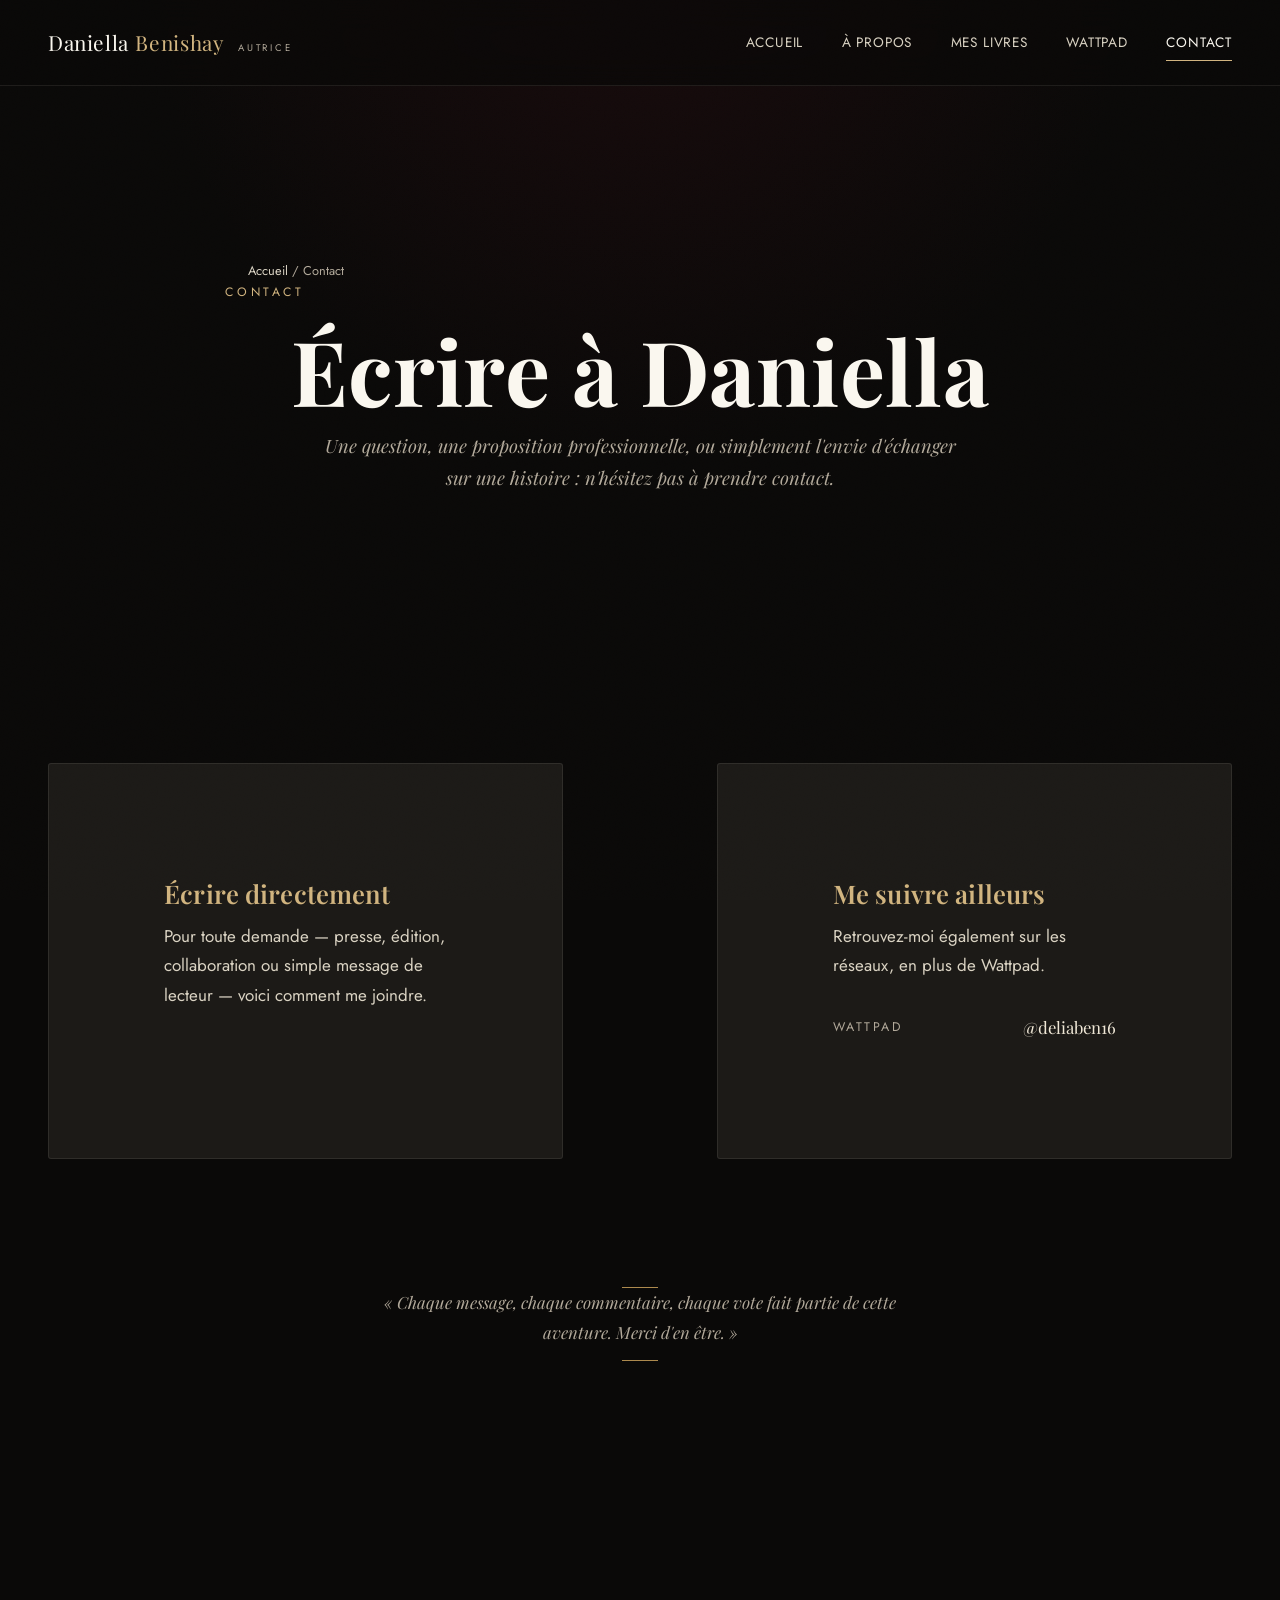
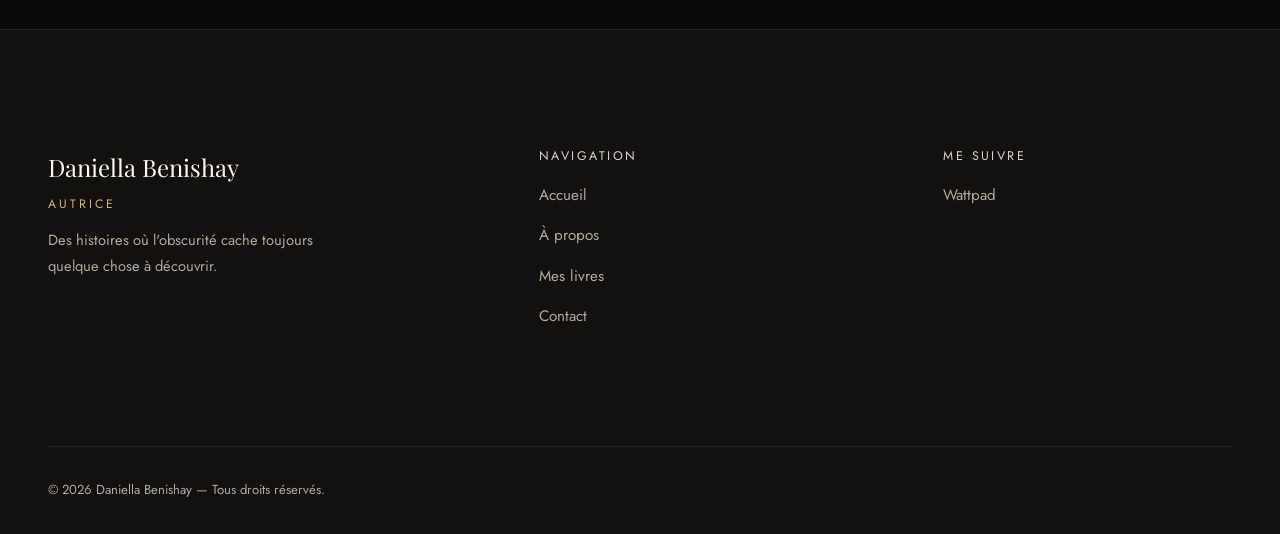
==== commit f4b4b313: "Add files via upload" ====
--- a/contact.html
+++ b/contact.html
@@ -62,10 +62,12 @@
           <div class="contact-bloc au-scroll">
             <h3>Écrire directement</h3>
             <p>Pour toute demande — presse, édition, collaboration ou simple message de lecteur — voici comment me joindre.</p>
+            <!-- Rempli automatiquement depuis js/contact.js (champ "email").
+                 Masqué proprement si ce champ est laissé vide. -->
             <div class="contact-liste">
-              <div class="contact-item">
+              <div class="contact-item" data-contact-email-item hidden>
                 <span class="contact-item__label">Email</span>
-                <span class="contact-item__valeur placeholder-texte">Adresse à ajouter</span>
+                <a href="#" class="contact-item__valeur" data-contact-email-lien></a>
               </div>
             </div>
           </div>
@@ -73,23 +75,13 @@
           <div class="contact-bloc au-scroll" style="--retard:0.1s">
             <h3>Me suivre ailleurs</h3>
             <p>Retrouvez-moi également sur les réseaux, en plus de Wattpad.</p>
-            <div class="contact-liste">
+            <div class="contact-liste" data-contact-liste-sociaux>
               <div class="contact-item">
                 <span class="contact-item__label">Wattpad</span>
                 <a href="https://www.wattpad.com/user/deliaben16?utm_source=android&amp;utm_medium=link&amp;utm_campaign=invitefriends" class="contact-item__valeur" target="_blank" rel="noopener noreferrer">@deliaben16</a>
               </div>
-              <div class="contact-item">
-                <span class="contact-item__label">Instagram</span>
-                <span class="contact-item__valeur placeholder-texte">Compte à ajouter</span>
-              </div>
-              <div class="contact-item">
-                <span class="contact-item__label">TikTok</span>
-                <span class="contact-item__valeur placeholder-texte">Compte à ajouter</span>
-              </div>
-              <div class="contact-item">
-                <span class="contact-item__label">Goodreads</span>
-                <span class="contact-item__valeur placeholder-texte">Profil à ajouter</span>
-              </div>
+              <!-- Les réseaux supplémentaires (Instagram, TikTok, Goodreads...)
+                   sont générés automatiquement ici depuis js/contact.js. -->
             </div>
           </div>
         </div>
@@ -133,6 +125,7 @@
   <div class="curseur-point" aria-hidden="true"></div>
   <div class="curseur-anneau" aria-hidden="true"></div>
 
+  <script src="js/contact.js"></script>
   <script src="js/script.js"></script>
 </body>
 </html>
